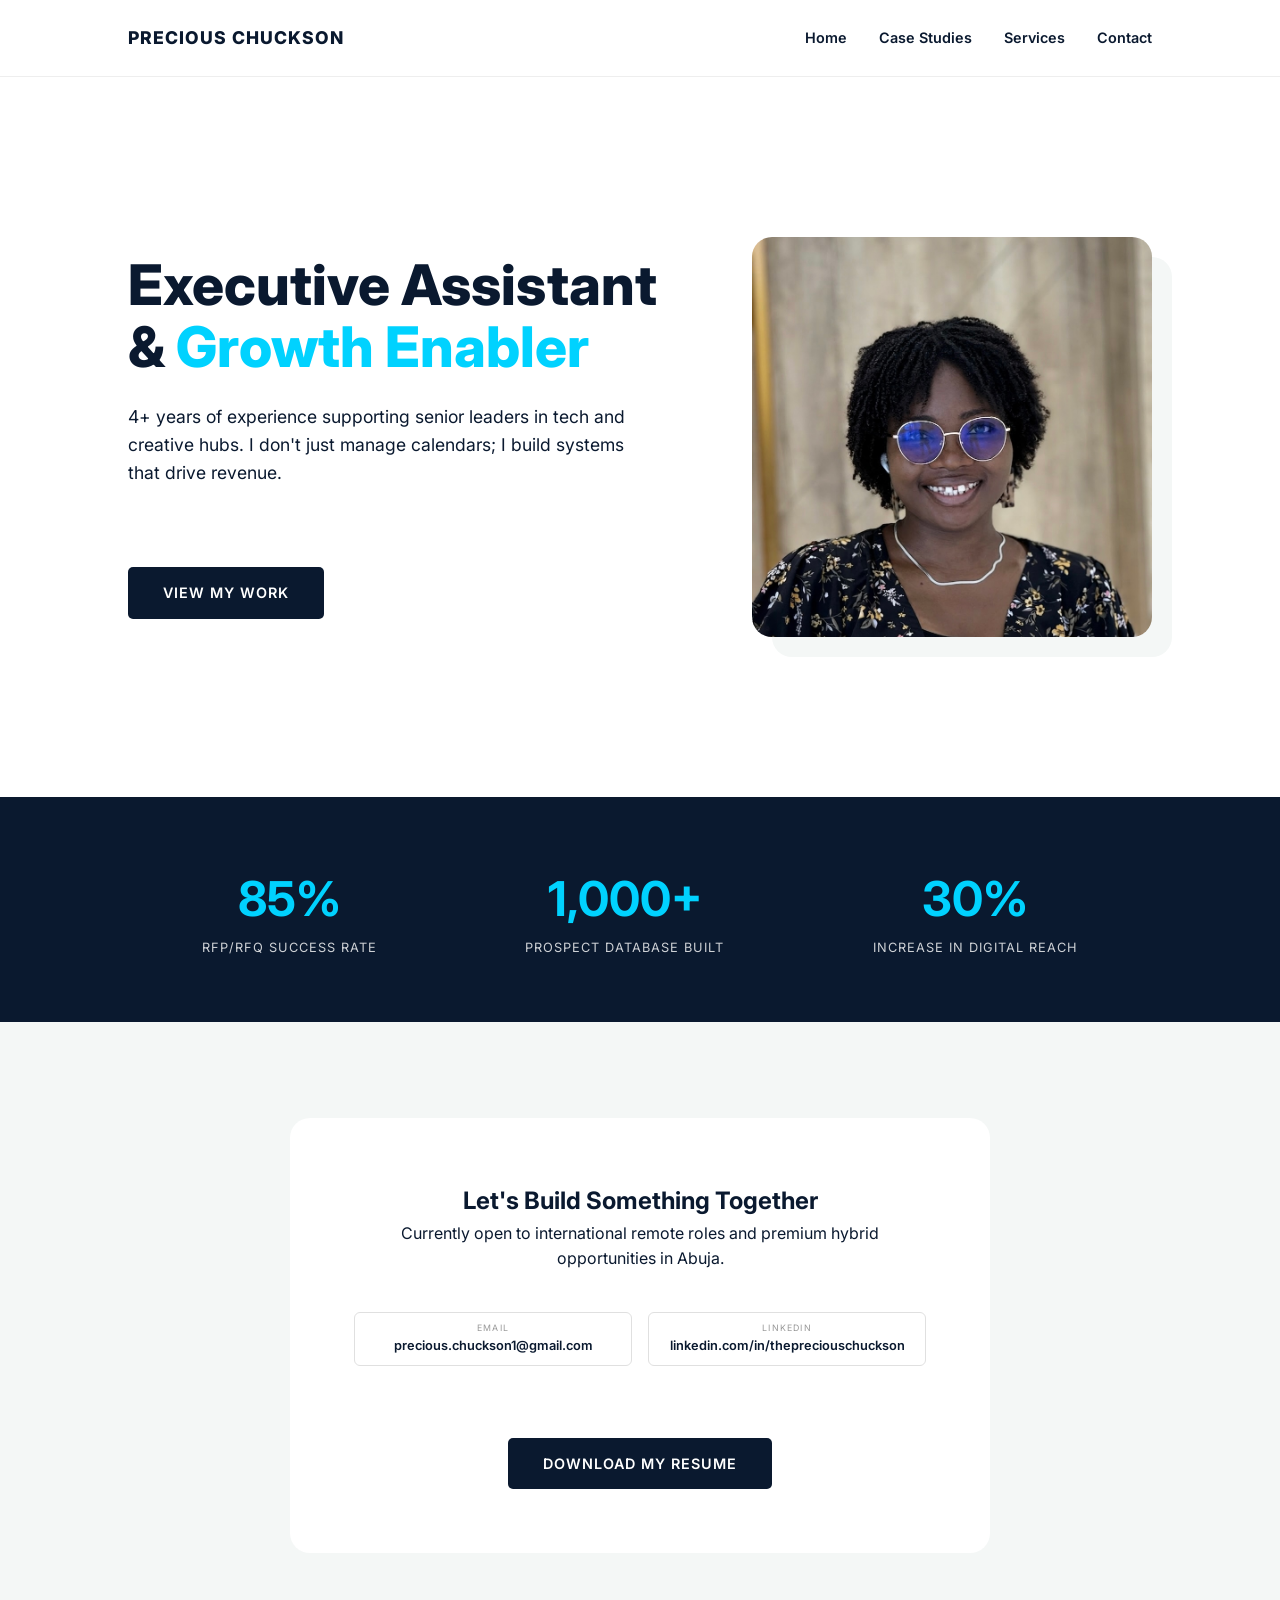
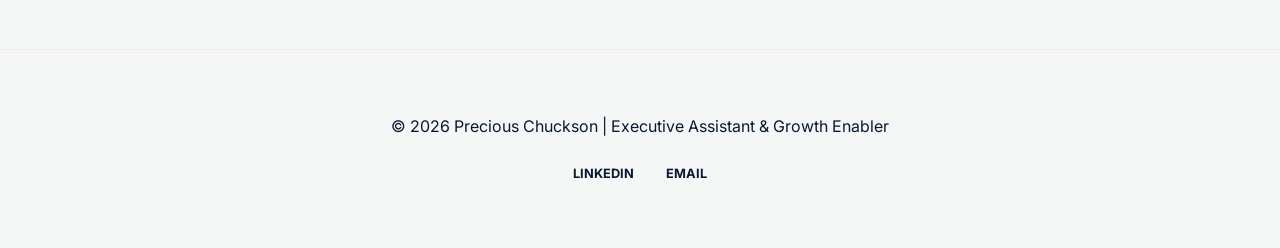
==== index.html @ 064f7ca6 "Launch: Hybrid EA & Growth Enabler Portfolio" ====
<!DOCTYPE html>
<html lang="en">
<head>
    <meta charset="UTF-8">
    <meta name="viewport" content="width=device-width, initial-scale=1.0">
    <title>Precious Chuckson | Executive Assistant & Growth Enabler</title>
    <link rel="stylesheet" href="style.css">
</head>
<body>

    <header>
        <nav>
            <div class="logo">PRECIOUS CHUCKSON</div>
            <ul>
                <li><a href="index.html">Home</a></li>
                <li><a href="cases.html">Case Studies</a></li>
                <li><a href="services.html">Services</a></li>
                <li><a href="index.html#contact">Contact</a></li>
            </ul>
        </nav>
    </header>

    <section class="hero">
    <div class="hero-content">
        <h1>Executive Assistant & <span class="highlight">Growth Enabler</span></h1>
        <p>4+ years of experience supporting senior leaders in tech and creative hubs. I don't just manage calendars; I build systems that drive revenue.</p>
        <a href="cases.html" class="cta-button">View My Work</a>
    </div>
    <img src="images/profile.jpg" alt="Precious Chuckson" class="profile-img">
</section>

    <section class="impact-bar">
        <div class="stat">
            <h2>85%</h2>
            <p>RFP/RFQ Success Rate</p>
        </div>
        <div class="stat">
            <h2>1,000+</h2>
            <p>Prospect Database Built</p>
        </div>
        <div class="stat">
            <h2>30%</h2>
            <p>Increase in Digital Reach</p>
        </div>
    </section>

    <section id="contact" class="contact-section">
    <div class="contact-card">
        <h2>Let's Build Something Together</h2>
        <p>Currently open to international remote roles and premium hybrid opportunities in Abuja.</p>
        
        <div class="contact-links">
            <a href="mailto:precious.chuckson1@gmail.com" class="contact-item">
                <span>Email</span>
                <strong>precious.chuckson1@gmail.com</strong>
            </a>
            <a href="https://linkedin.com/in/thepreciouschuckson" target="_blank" class="contact-item">
                <span>LinkedIn</span>
                <strong>linkedin.com/in/thepreciouschuckson</strong>
            </a>
        </div>

        <a href="assets/Precious_Chuckson_Resume.pdf" download class="cta-button">Download My Resume</a>
    </div>
</section>

<footer>
    <div class="footer-content">
        <p>&copy; 2026 Precious Chuckson | Executive Assistant & Growth Enabler</p>
        <div class="footer-links">
            <a href="https://linkedin.com/in/thepreciouschuckson" target="_blank">LinkedIn</a>
            <a href="mailto:precious.chuckson1@gmail.com">Email</a>
        </div>
    </div>
</footer>

</body>
</html>
---- style.css ----
/* 1. GLOBAL SETTINGS */
@import url('https://fonts.googleapis.com/css2?family=Inter:wght@400;600;800&display=swap');

:root {
    --navy: #0a192f;
    --teal: #00d2ff;
    --light-grey: #f4f7f6;
    --white: #ffffff;
    --text: #333;
}

* { margin: 0; padding: 0; box-sizing: border-box; }

body {
    font-family: 'Inter', sans-serif;
    color: var(--navy);
    background-color: var(--white);
    line-height: 1.6;
}

/* 2. NAVIGATION */
header {
    background: var(--white);
    border-bottom: 1px solid #eee;
    position: sticky;
    top: 0;
    z-index: 1000;
}

nav {
    display: flex;
    justify-content: space-between;
    align-items: center;
    padding: 1.5rem 10%;
}

.logo {
    font-weight: 800;
    letter-spacing: 1px;
    text-transform: uppercase;
    font-size: 1.1rem;
}

nav ul { display: flex; list-style: none; gap: 2rem; }
nav ul li a { text-decoration: none; color: var(--navy); font-weight: 600; font-size: 0.9rem; transition: 0.3s; }
nav ul li a:hover { color: var(--teal); }

/* 3. HERO & IMPACT BAR (Home Page Only) */
.hero {
    display: flex;
    align-items: center;
    justify-content: space-between;
    min-height: 80vh;
    padding: 0 10%;
    gap: 5%;
}

.hero-content { flex: 1.2; }
.hero h1 { font-size: 3.5rem; font-weight: 800; line-height: 1.1; margin-bottom: 1.5rem; }
.hero p { font-size: 1.1rem; margin-bottom: 3rem; max-width: 500px; }
.highlight { color: var(--teal); }

.profile-img {
    width: 400px;
    height: 400px;
    object-fit: cover;
    border-radius: 20px;
    box-shadow: 20px 20px 0px var(--light-grey);
}

.impact-bar {
    display: flex;
    justify-content: space-around;
    background-color: var(--navy);
    color: var(--white);
    padding: 4rem 10%;
    text-align: center;
}

.stat h2 { font-size: 3rem; color: var(--teal); margin: 0; }
.stat p { font-size: 0.8rem; text-transform: uppercase; letter-spacing: 1px; opacity: 0.8; }

/* 4. INTERNAL PAGE WRAPPERS (Cases & Services) */
.page-wrapper {
    max-width: 1100px;
    margin: 0 auto;
    padding: 6rem 5%;
}

.page-header { text-align: center; margin-bottom: 5rem; }
.page-header h1 { font-size: 2.8rem; font-weight: 800; margin-bottom: 1rem; }
.page-header p { font-size: 1.2rem; color: #666; max-width: 700px; margin: 0 auto; }

/* 5. STRATEGIC PARTNERSHIP CARDS (Services) */
.card-grid {
    display: grid;
    grid-template-columns: repeat(auto-fit, minmax(300px, 1fr));
    gap: 2.5rem;
    margin-bottom: 6rem;
}

.service-card {
    background: #fff;
    padding: 3.5rem 2.5rem;
    border-radius: 15px;
    border: 1px solid #eee;
    transition: 0.3s ease;
}

.service-card:hover {
    transform: translateY(-10px);
    box-shadow: 0 20px 40px rgba(0,0,0,0.05);
    border-color: var(--teal);
}

.card-icon {
    font-size: 0.75rem;
    font-weight: 800;
    color: var(--teal);
    letter-spacing: 2px;
    margin-bottom: 1.5rem;
}

.service-card h3 { margin-bottom: 1rem; color: var(--navy); font-size: 1.4rem; }

/* 6. CASE STUDY CARDS (Proof of Work) */
.case-card { margin-bottom: 8rem; border-top: 1px solid #eee; padding-top: 4rem; }
.image-frame {
    width: 100%;
    height: 600px;
    background: var(--light-grey);
    border-radius: 15px;
    overflow: hidden;
    margin-top: 2.5rem;
    border: 1px solid #e0e0e0;
    box-shadow: 0 15px 40px rgba(0,0,0,0.06);
}
.image-frame img { width: 100%; height: 100%; object-fit: cover; object-position: top; }

/* 7. TECH STACK & PILLS */
.tech-stack-section { text-align: center; padding-top: 5rem; border-top: 1px solid #eee; }
.tech-pills { display: flex; flex-wrap: wrap; justify-content: center; gap: 1rem; margin-top: 2.5rem; }
.pill {
    background: var(--navy);
    color: white;
    padding: 0.7rem 1.5rem;
    border-radius: 50px;
    font-size: 0.85rem;
    font-weight: 600;
}

/* 8. CONTACT & FOOTER */
.contact-section { padding: 6rem 10%; background-color: var(--light-grey); display: flex; justify-content: center; }
.contact-card { background: var(--white); padding: 4rem; border-radius: 20px; text-align: center; max-width: 700px; width: 100%; }

.cta-button {
    display: inline-block;
    padding: 0.9rem 2.2rem;
    background-color: var(--navy);
    color: var(--white);
    text-decoration: none;
    font-weight: 600;
    border-radius: 5px;
    text-transform: uppercase;
    letter-spacing: 1px;
    font-size: 0.9rem;
    margin-top: 2rem;
}

footer { text-align: center; padding: 4rem; background: var(--light-grey); border-top: 1px solid #eee; }
.footer-links { display: flex; justify-content: center; gap: 2rem; margin-top: 1.5rem; }
.footer-links a { text-decoration: none; color: var(--navy); font-weight: 700; font-size: 0.8rem; text-transform: uppercase; }

/* CONSOLIDATED & SLIM CONTACT BUTTONS */
.contact-links {
    margin: 2.5rem 0;
    display: grid;
    grid-template-columns: 1fr 1fr; /* Forces two equal columns side-by-side */
    gap: 1rem;
    max-width: 600px; /* Keeps the buttons from getting too wide */
    margin-left: auto;
    margin-right: auto;
}

.contact-item {
    text-decoration: none;
    display: flex;
    flex-direction: column;
    align-items: center;
    justify-content: center;
    padding: 0.5rem 1rem; /* Tightened from 0.8rem to 0.5rem */
    border: 1px solid #e0e0e0;
    border-radius: 6px; /* Slightly sharper corners for a 'pro' look */
    background-color: #fff;
    transition: all 0.3s ease;
}

.contact-item:hover {
    border-color: var(--teal);
    background-color: var(--light-grey);
    transform: translateY(-2px);
}

.contact-item span {
    font-size: 0.55rem; /* Shrunk label */
    text-transform: uppercase;
    letter-spacing: 1.2px;
    color: #999;
    margin-bottom: 1px;
}

.contact-item strong {
    font-size: 0.8rem; /* Shrunk handle to keep the box short */
    font-weight: 600;
    color: var(--navy);
}

/* Mobile Fix: Stack them only on very small screens */
@media (max-width: 500px) {
    .contact-links {
        grid-template-columns: 1fr;
    }
}
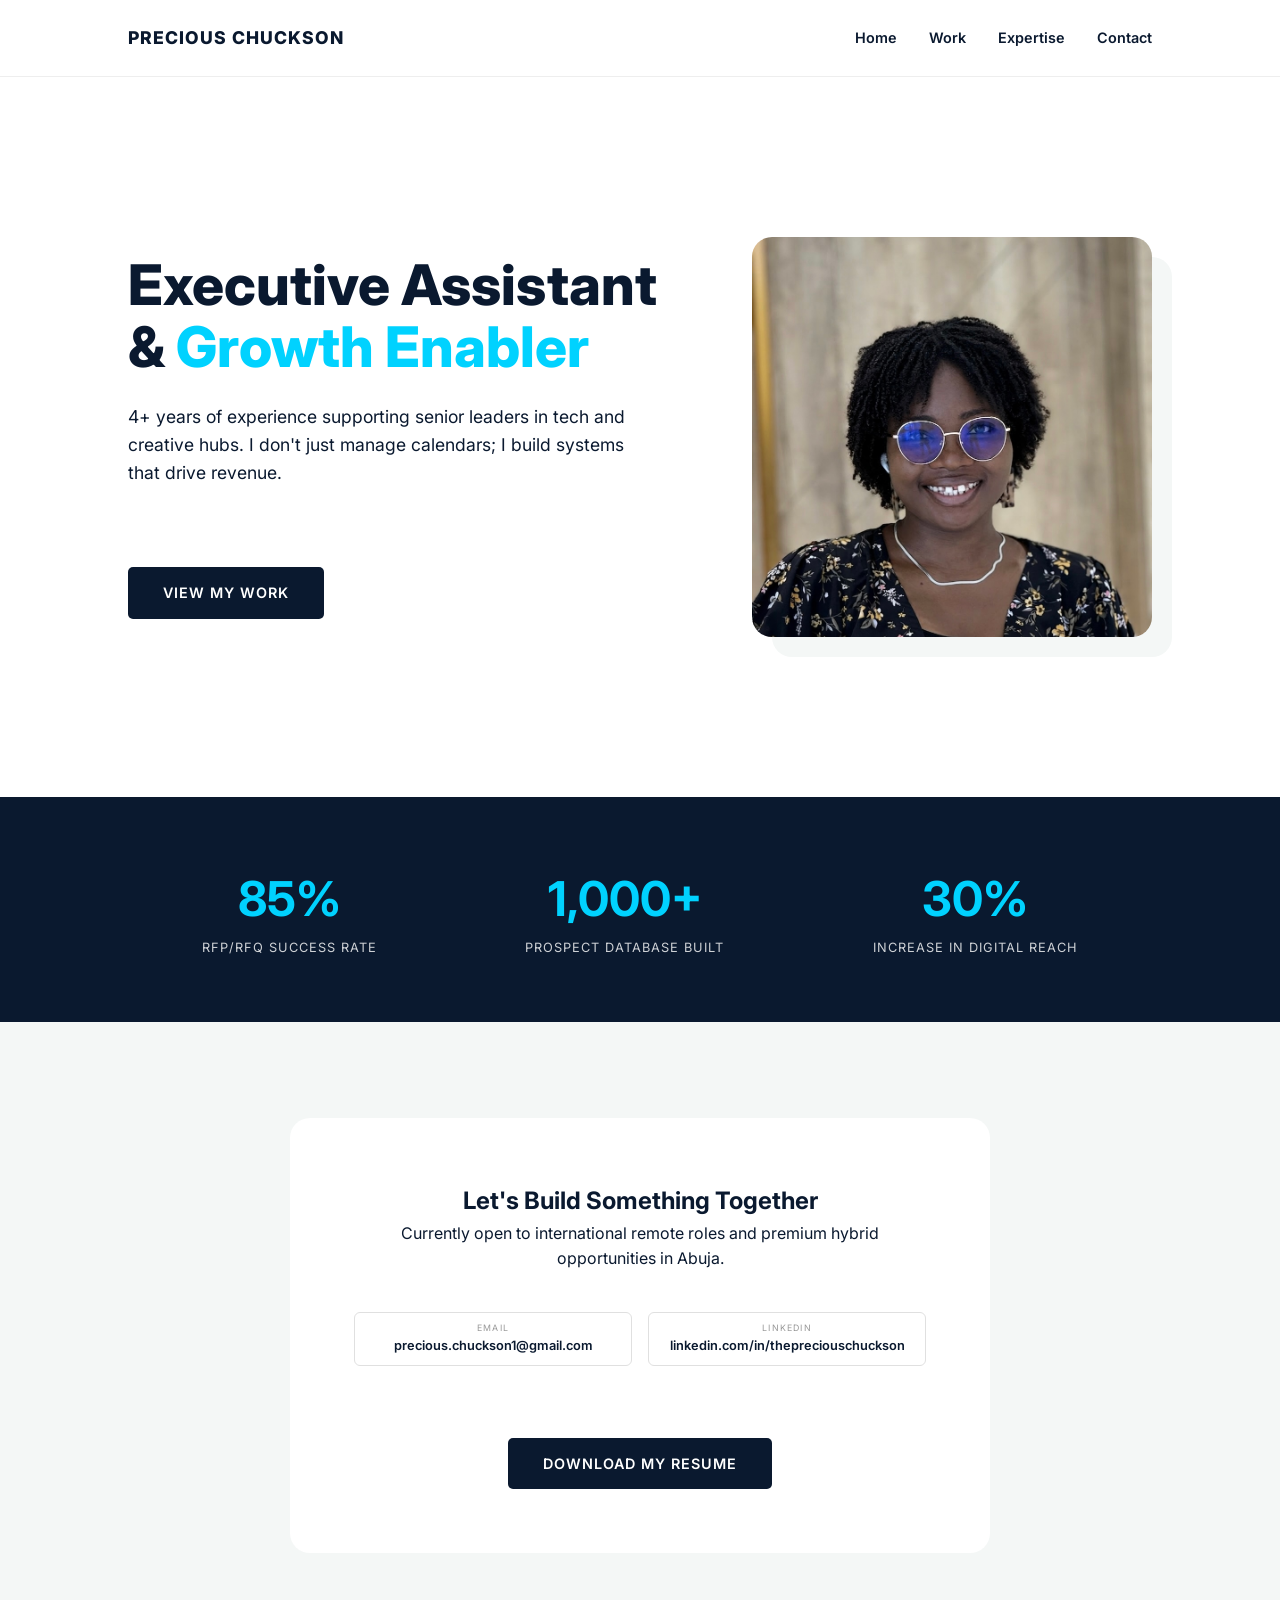
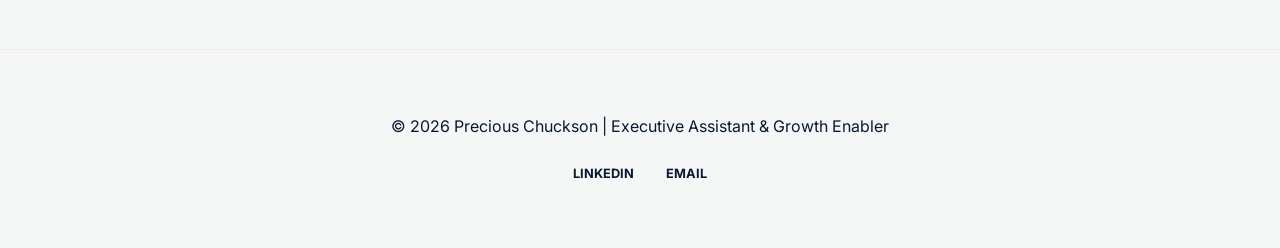
==== commit 17af3730: "Fix: Mobile responsiveness" ====
--- a/index.html
+++ b/index.html
@@ -9,16 +9,15 @@
 <body>
 
     <header>
-        <nav>
-            <div class="logo">PRECIOUS CHUCKSON</div>
-            <ul>
-                <li><a href="index.html">Home</a></li>
-                <li><a href="cases.html">Case Studies</a></li>
-                <li><a href="services.html">Services</a></li>
-                <li><a href="index.html#contact">Contact</a></li>
-            </ul>
-        </nav>
-    </header>
+    <nav>
+        <div class="logo">PRECIOUS CHUCKSON</div>
+        <ul>
+            <li><a href="index.html">Home</a></li>
+            <li><a href="cases.html">Work</a></li> <li><a href="services.html">Expertise</a></li>
+            <li><a href="index.html#contact">Contact</a></li>
+        </ul>
+    </nav>
+</header>
 
     <section class="hero">
     <div class="hero-content">
--- a/style.css
+++ b/style.css
@@ -220,4 +220,94 @@
     .contact-links {
         grid-template-columns: 1fr;
     }
+}
+
+/* ==========================================
+   MOBILE OPTIMIZATION (Screens under 768px)
+   ========================================== */
+
+@media (max-width: 768px) {
+    /* 1. HEADER & NAV */
+    nav {
+        flex-direction: column; /* Stacks logo above links */
+        gap: 1rem;
+        padding: 1rem 5%;
+    }
+
+    nav ul {
+        gap: 1rem;
+        flex-wrap: wrap; /* Prevents links from cutting off */
+        justify-content: center;
+    }
+
+    nav ul li {
+        margin: 0;
+    }
+
+    /* 2. HOME PAGE HERO */
+    .hero {
+        flex-direction: column-reverse; /* Puts text below the photo for better flow */
+        text-align: center;
+        padding: 3rem 5%;
+        min-height: auto;
+        gap: 2rem;
+    }
+
+    .hero h1 {
+        font-size: 2.2rem; /* Shrinks large title so it fits */
+    }
+
+    .hero p {
+        margin: 0 auto 2rem auto;
+    }
+
+    .profile-img {
+        width: 250px; /* Smaller photo for mobile */
+        height: 250px;
+        box-shadow: 10px 10px 0px var(--light-grey);
+    }
+
+    /* 3. IMPACT BAR */
+    .impact-bar {
+        flex-direction: column; /* Stacks the 85% and 1,000+ stats */
+        gap: 3rem;
+        padding: 3rem 5%;
+    }
+
+    .stat h2 {
+        font-size: 2.5rem;
+    }
+
+    /* 4. CASE STUDIES & SERVICES */
+    .page-wrapper {
+        padding: 3rem 5%; /* Reduces huge desktop margins */
+    }
+
+    .page-wrapper h1 {
+        font-size: 2rem;
+        margin-bottom: 2rem;
+    }
+
+    .case-card {
+        margin-bottom: 4rem;
+        padding-top: 2rem;
+    }
+
+    .image-frame {
+        height: 300px; /* Reduces frame height so user doesn't have to scroll forever */
+        margin-top: 1.5rem;
+    }
+
+    .card-grid {
+        grid-template-columns: 1fr; /* Forces services into a single column */
+    }
+
+    /* 5. CONTACT BUTTONS */
+    .contact-links {
+        grid-template-columns: 1fr; /* Stacks Email and LinkedIn */
+    }
+    
+    .contact-item {
+        width: 100%;
+    }
 }
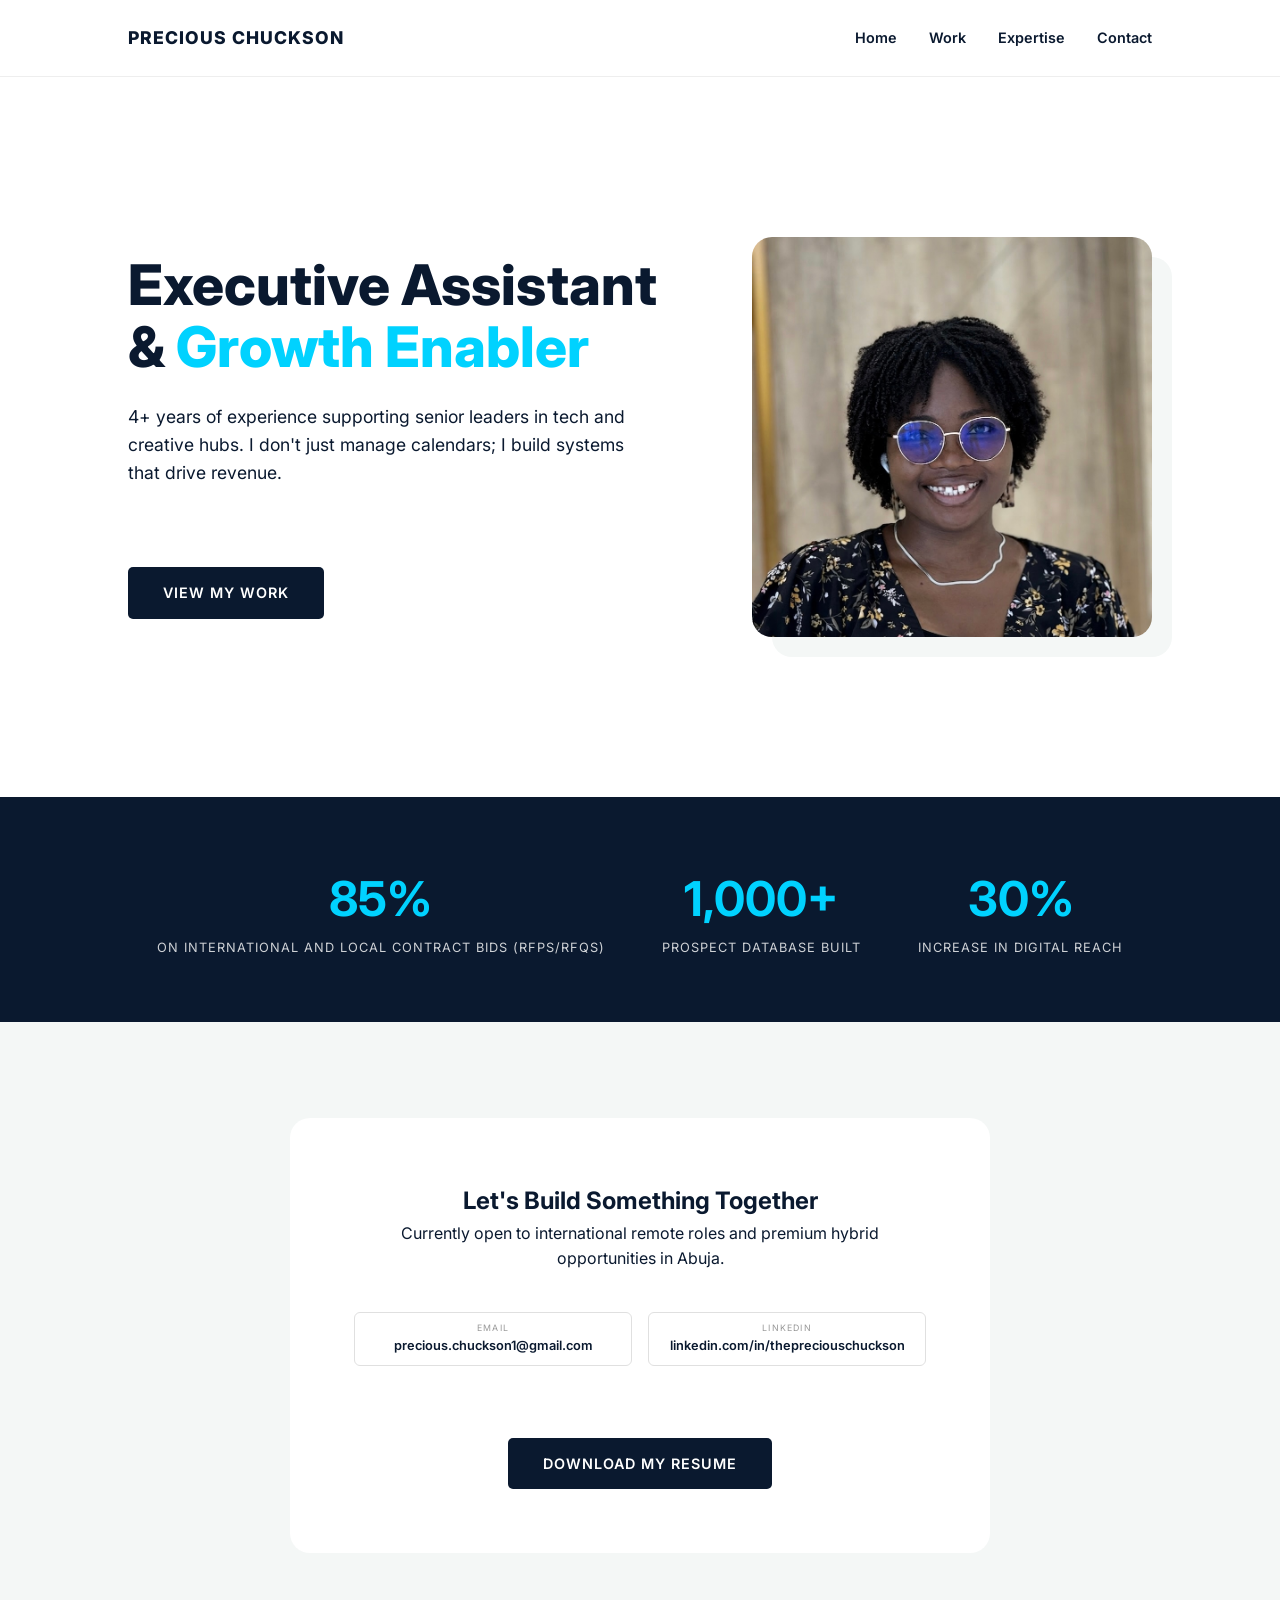
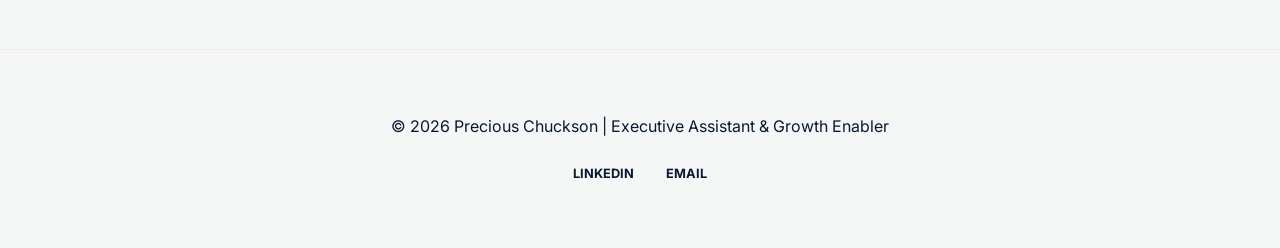
==== commit 233edff1: "edit metric bar" ====
--- a/index.html
+++ b/index.html
@@ -31,7 +31,7 @@
     <section class="impact-bar">
         <div class="stat">
             <h2>85%</h2>
-            <p>RFP/RFQ Success Rate</p>
+            <p>On international and local contract bids (RFPs/RFQs)</p>
         </div>
         <div class="stat">
             <h2>1,000+</h2>
--- a/style.css
+++ b/style.css
@@ -215,62 +215,60 @@
     color: var(--navy);
 }
 
-/* Mobile Fix: Stack them only on very small screens */
-@media (max-width: 500px) {
-    .contact-links {
-        grid-template-columns: 1fr;
-    }
-}
 
 /* ==========================================
-   MOBILE OPTIMIZATION (Screens under 768px)
+   FINAL POLISHED MOBILE OPTIMIZATION
    ========================================== */
 
 @media (max-width: 768px) {
-    /* 1. HEADER & NAV */
+    /* 1. HEADER & NAV (Increased size, still one line) */
     nav {
-        flex-direction: column; /* Stacks logo above links */
-        gap: 1rem;
-        padding: 1rem 5%;
+        flex-direction: column;
+        padding: 1rem 2%;
     }
 
     nav ul {
-        gap: 1rem;
-        flex-wrap: wrap; /* Prevents links from cutting off */
+        display: flex;
         justify-content: center;
-    }
-
-    nav ul li {
-        margin: 0;
-    }
-
-    /* 2. HOME PAGE HERO */
+        gap: 0.7rem; /* Slightly more breathing room */
+        width: 100%;
+        padding: 0;
+    }
+
+    nav ul li a {
+        font-size: 0.85rem; /* Increased for better readability */
+        padding: 4px;
+        white-space: nowrap;
+    }
+
+    .logo {
+        font-size: 1rem; /* Matched logo size slightly up */
+        margin-bottom: 0.5rem;
+    }
+
+    /* 2. HERO SECTION */
     .hero {
-        flex-direction: column-reverse; /* Puts text below the photo for better flow */
+        flex-direction: column-reverse;
         text-align: center;
-        padding: 3rem 5%;
+        padding: 2rem 5%;
         min-height: auto;
-        gap: 2rem;
-    }
-
-    .hero h1 {
-        font-size: 2.2rem; /* Shrinks large title so it fits */
-    }
-
-    .hero p {
-        margin: 0 auto 2rem auto;
+    }
+
+    .hero h1 { 
+        font-size: 1.7rem; 
     }
 
     .profile-img {
-        width: 250px; /* Smaller photo for mobile */
-        height: 250px;
+        width: 220px;
+        height: 220px;
+        margin-bottom: 1.5rem;
         box-shadow: 10px 10px 0px var(--light-grey);
     }
 
-    /* 3. IMPACT BAR */
+    /* 3. IMPACT BAR (Stacked) */
     .impact-bar {
-        flex-direction: column; /* Stacks the 85% and 1,000+ stats */
-        gap: 3rem;
+        flex-direction: column;
+        gap: 2.5rem;
         padding: 3rem 5%;
     }
 
@@ -278,36 +276,42 @@
         font-size: 2.5rem;
     }
 
-    /* 4. CASE STUDIES & SERVICES */
-    .page-wrapper {
-        padding: 3rem 5%; /* Reduces huge desktop margins */
-    }
-
-    .page-wrapper h1 {
-        font-size: 2rem;
-        margin-bottom: 2rem;
-    }
-
-    .case-card {
-        margin-bottom: 4rem;
-        padding-top: 2rem;
-    }
-
+    /* 4. CONTACT CARD */
+    .contact-section {
+        padding: 2rem 10px;
+    }
+
+    .contact-card {
+        padding: 2rem 1rem;
+        width: 100% !important;
+        box-sizing: border-box;
+    }
+
+    .contact-links {
+        display: flex;
+        flex-direction: column;
+        gap: 0.8rem;
+    }
+
+    .contact-item {
+        width: 100% !important;
+        min-width: 0 !important;
+        padding: 0.6rem !important;
+    }
+
+    .contact-item strong {
+        font-size: 0.8rem; 
+        word-break: break-all;
+    }
+
+    /* 5. PAGE WRAPPERS */
     .image-frame {
-        height: 300px; /* Reduces frame height so user doesn't have to scroll forever */
-        margin-top: 1.5rem;
-    }
-
-    .card-grid {
-        grid-template-columns: 1fr; /* Forces services into a single column */
-    }
-
-    /* 5. CONTACT BUTTONS */
-    .contact-links {
-        grid-template-columns: 1fr; /* Stacks Email and LinkedIn */
-    }
-    
-    .contact-item {
-        width: 100%;
-    }
-}+        height: 280px;
+    }
+
+    .page-wrapper h1 { 
+        font-size: 1.6rem; 
+    }
+}
+
+
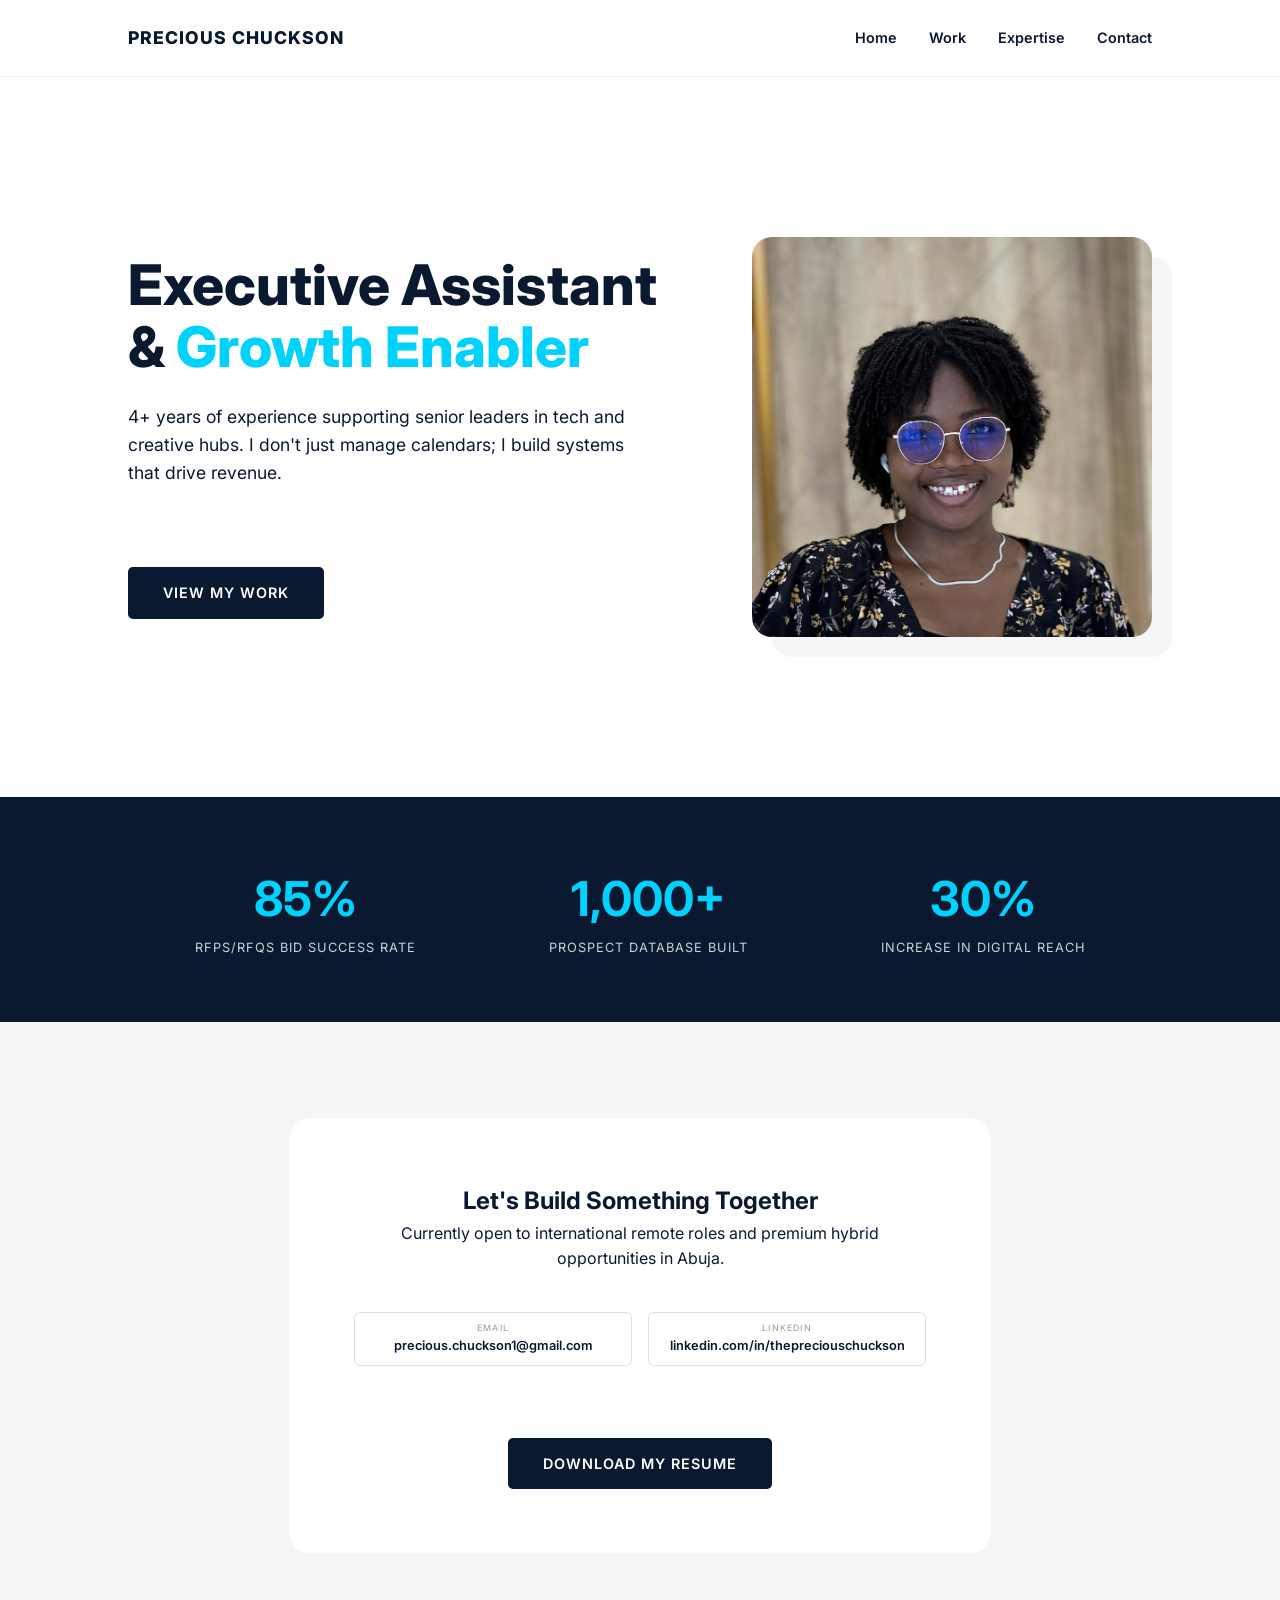
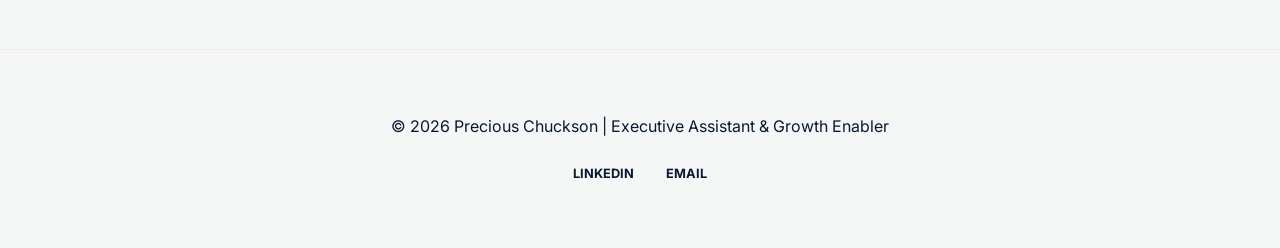
==== commit ba604b71: "edit metric bar" ====
--- a/index.html
+++ b/index.html
@@ -31,7 +31,7 @@
     <section class="impact-bar">
         <div class="stat">
             <h2>85%</h2>
-            <p>On international and local contract bids (RFPs/RFQs)</p>
+            <p>RFPs/RFQs Bid Success Rate</p>
         </div>
         <div class="stat">
             <h2>1,000+</h2>
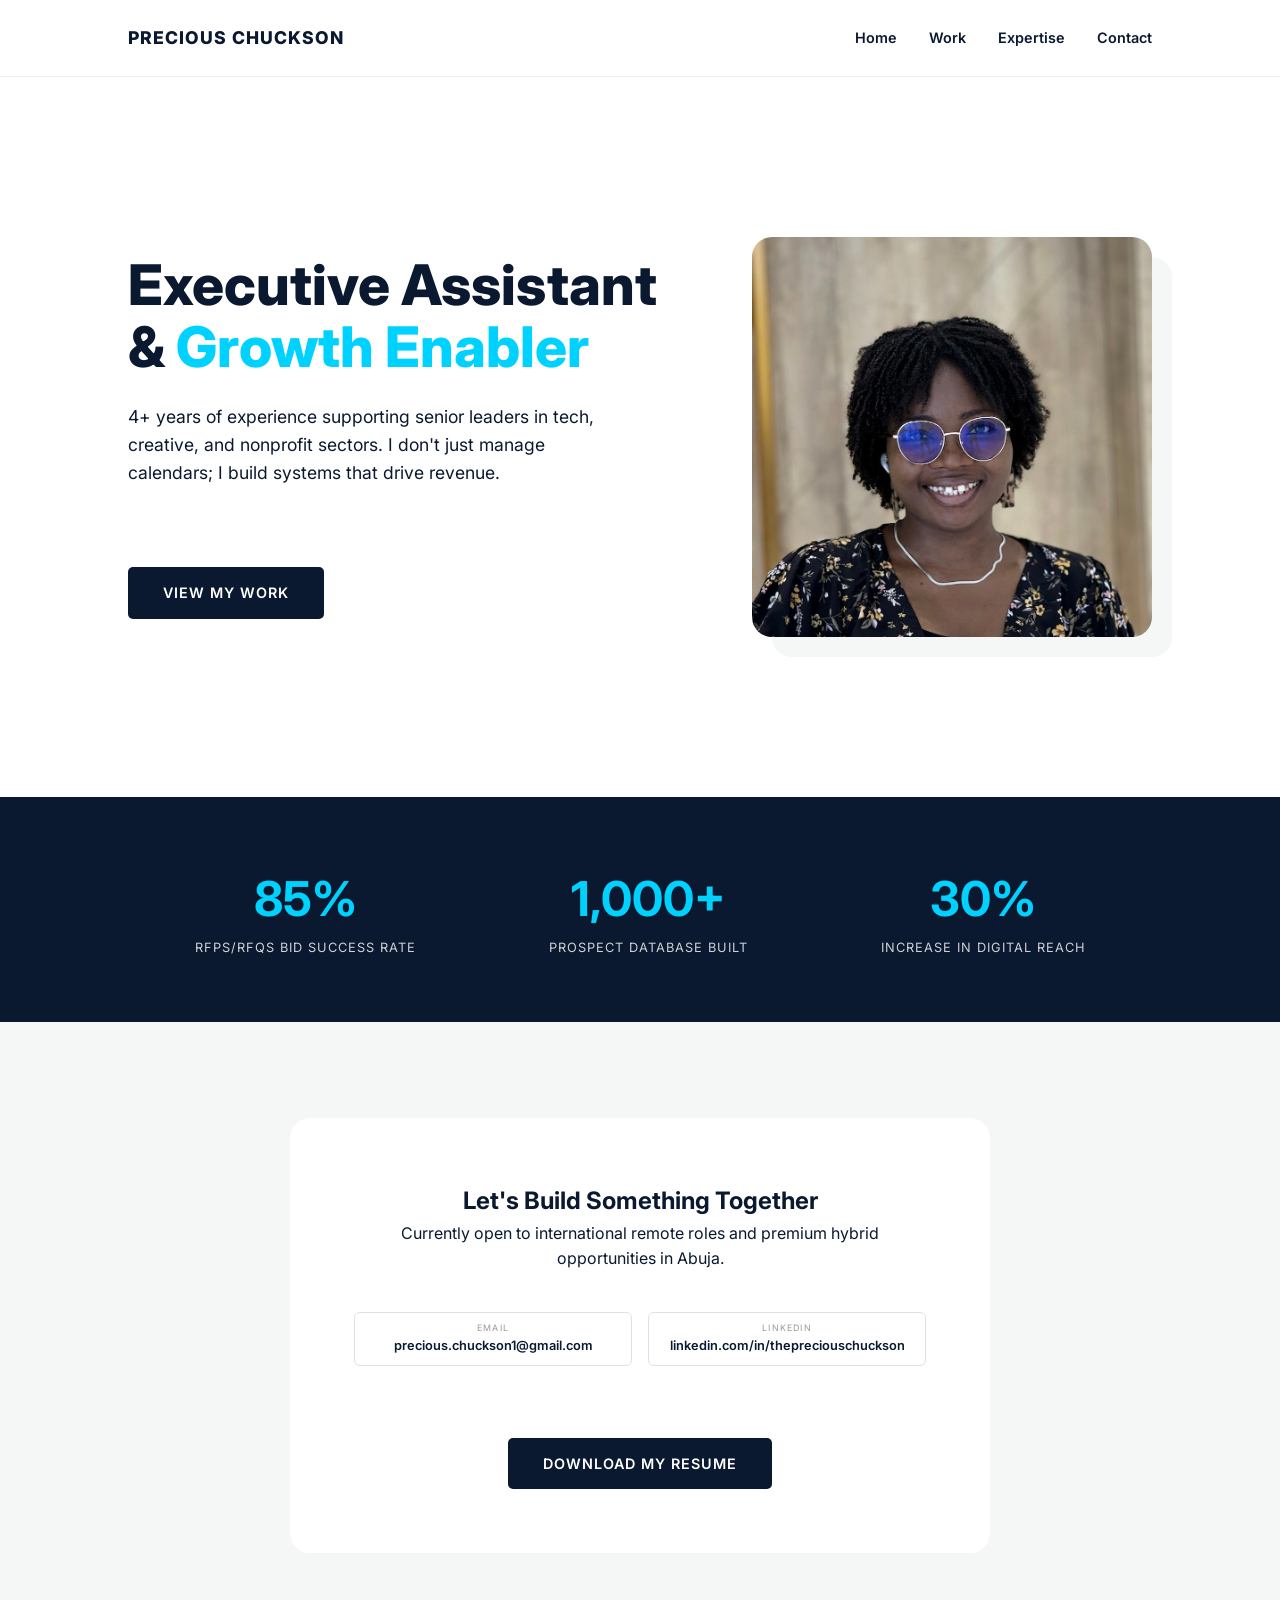
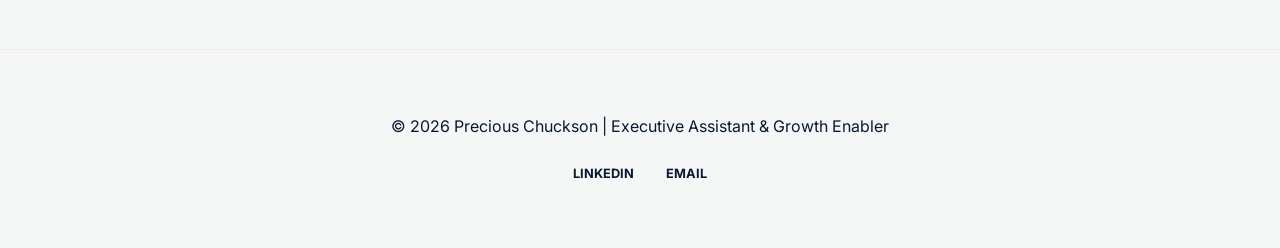
==== commit f1a8e33c: "edit hero" ====
--- a/index.html
+++ b/index.html
@@ -22,7 +22,7 @@
     <section class="hero">
     <div class="hero-content">
         <h1>Executive Assistant & <span class="highlight">Growth Enabler</span></h1>
-        <p>4+ years of experience supporting senior leaders in tech and creative hubs. I don't just manage calendars; I build systems that drive revenue.</p>
+        <p>4+ years of experience supporting senior leaders in tech, creative, and nonprofit sectors. I don't just manage calendars; I build systems that drive revenue.</p>
         <a href="cases.html" class="cta-button">View My Work</a>
     </div>
     <img src="images/profile.jpg" alt="Precious Chuckson" class="profile-img">
